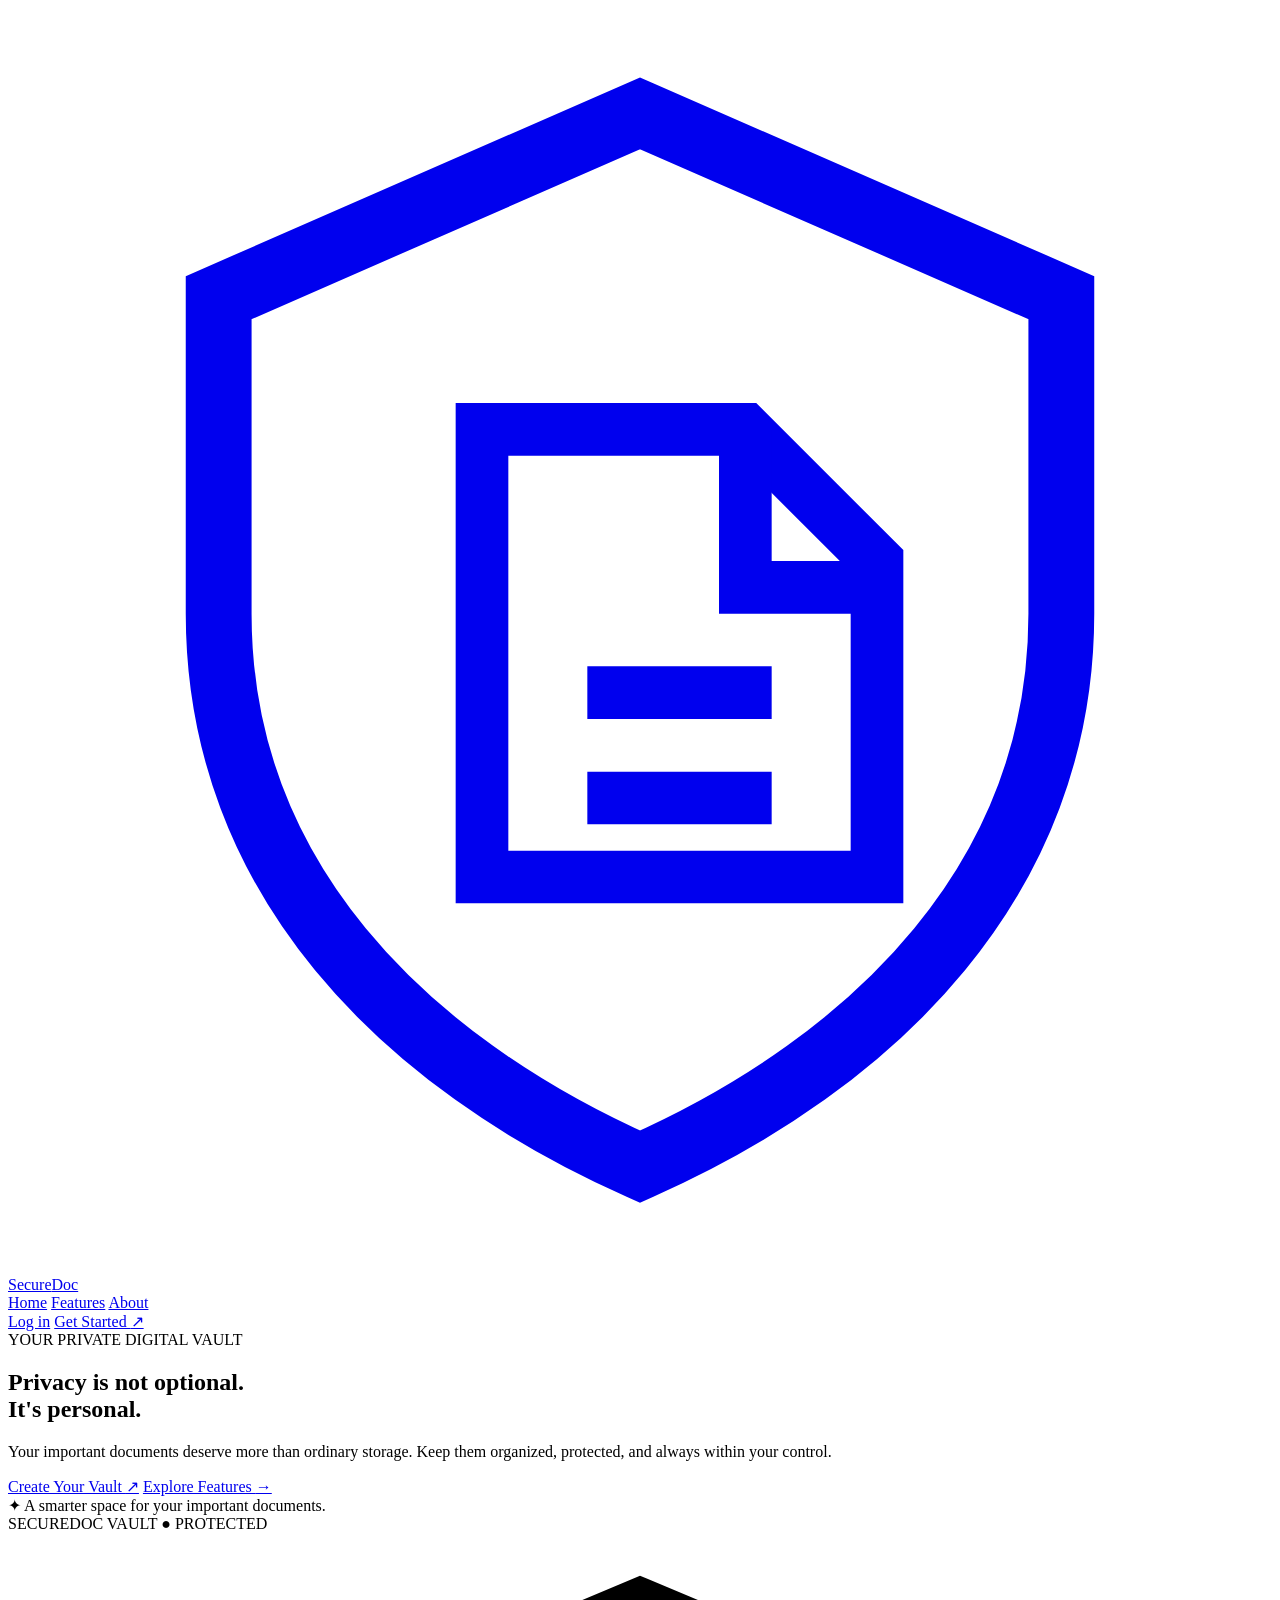
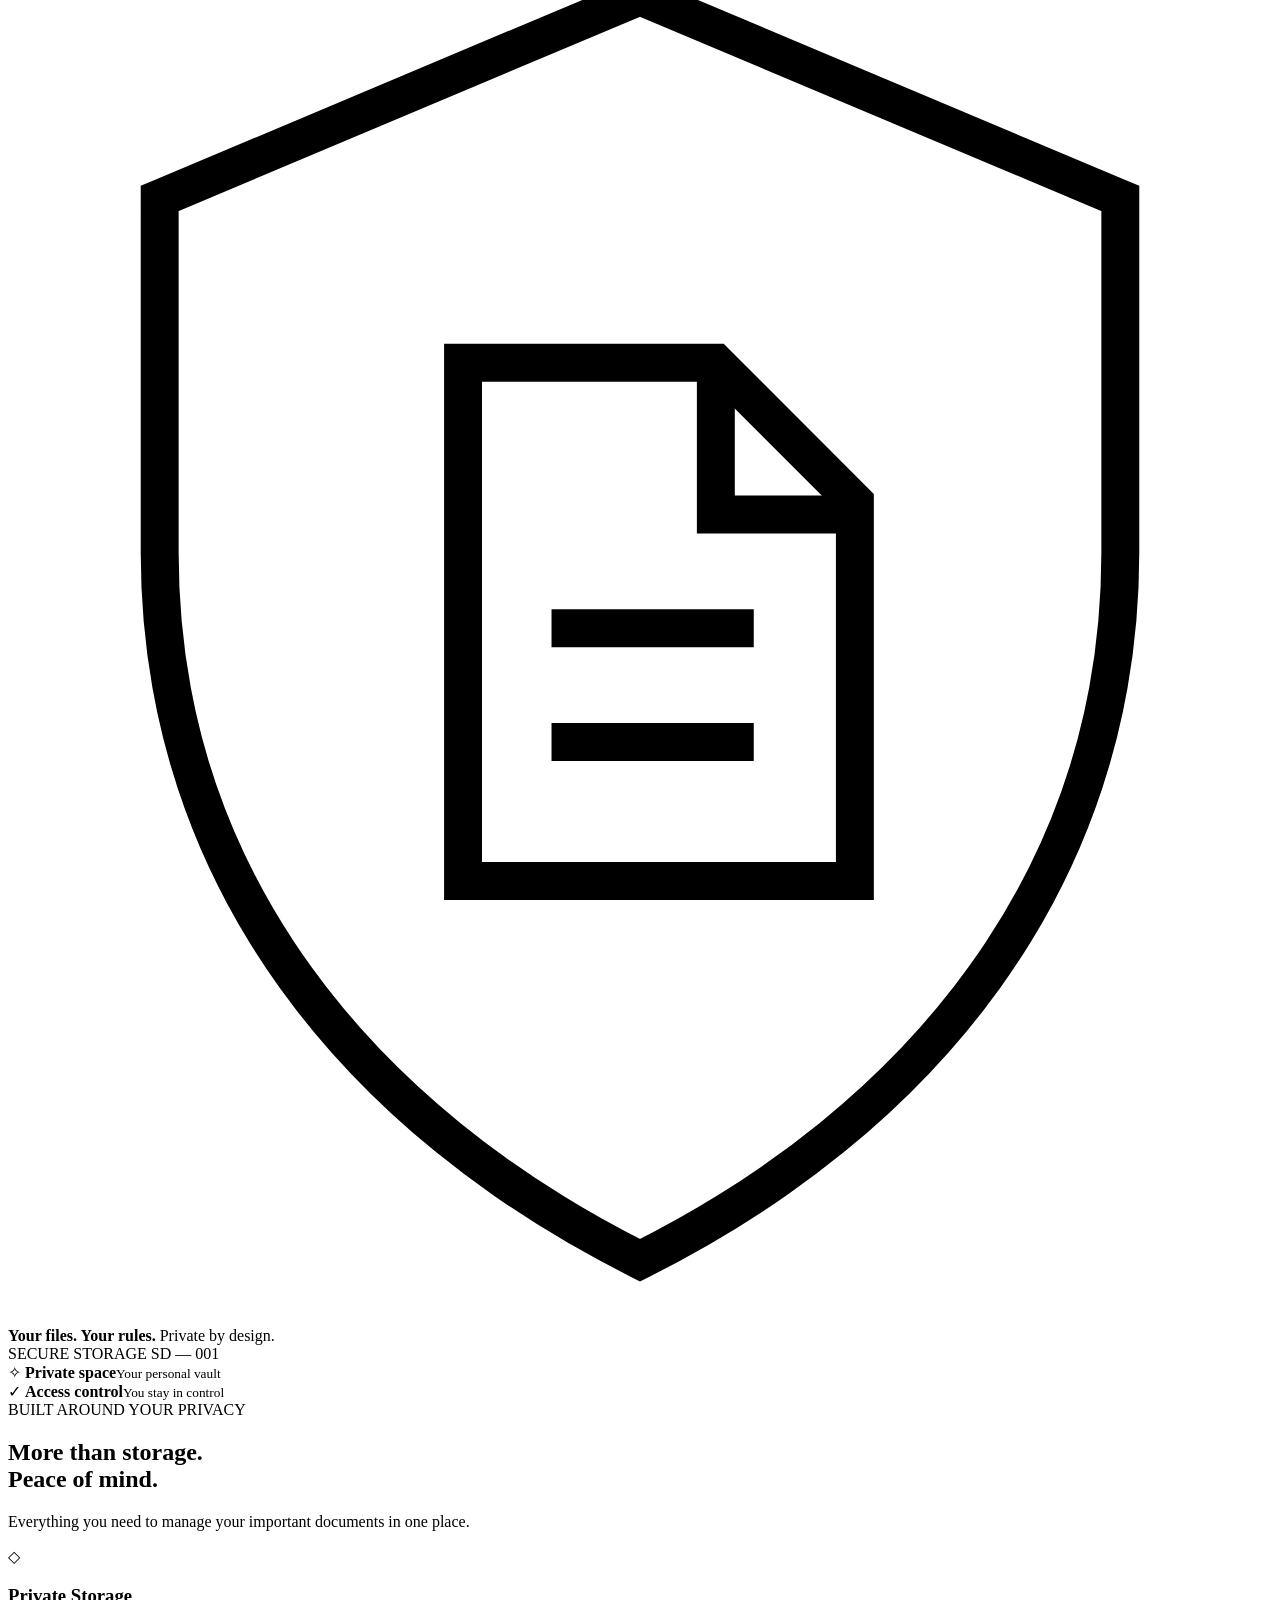
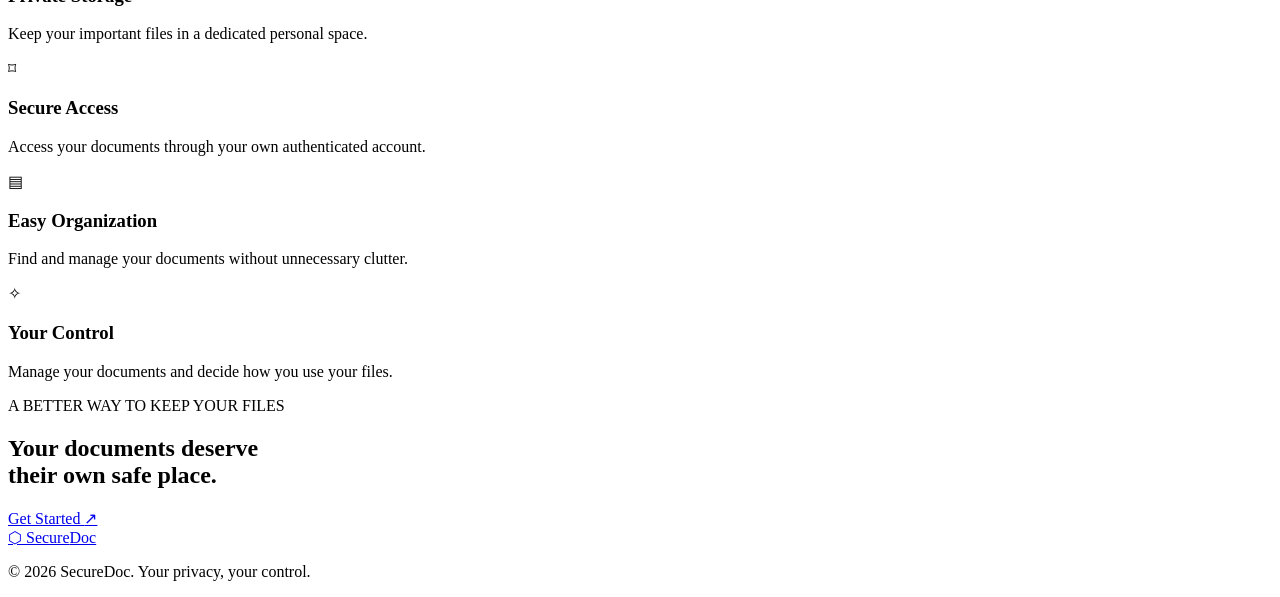
==== app/templates/index.html @ 8259e6bc "Implement secure authentication, document authorization and audit logging Authentication and Session" ====
﻿<!DOCTYPE html>
<html lang="en">
<head>
    <meta charset="UTF-8">
    <meta name="viewport" content="width=device-width, initial-scale=1.0">
    <meta name="description" content="SecureDoc - Your private digital document vault.">
    <title>SecureDoc | Your Private Digital Vault</title>
    <link rel="stylesheet" href="/static/css/style.css">
</head>
<body>

    <header class="navbar">
        <a href="/" class="brand">
            <span class="brand-icon">
                <svg viewBox="0 0 48 48" fill="none">
                    <path d="M24 4L40 11V23C40 33 33 40 24 44C15 40 8 33 8 23V11L24 4Z"
                          stroke="currentColor" stroke-width="2.5"/>
                    <path d="M18 16H28L33 21V33H18V16Z"
                          stroke="currentColor" stroke-width="2"/>
                    <path d="M28 16V22H33M22 26H29M22 30H29"
                          stroke="currentColor" stroke-width="2"/>
                </svg>
            </span>
            <span>Secure<span class="brand-light">Doc</span></span>
        </a>

        <nav class="nav-links">
            <a href="#home">Home</a>
            <a href="#features">Features</a>
            <a href="#about">About</a>
        </nav>

        <div class="nav-actions">
            <a href="/login" class="login-link">Log in</a>
            <a href="/register" class="button button-small">Get Started <span>↗</span></a>
        </div>
    </header>

    <main>
        <section class="hero" id="home">
            <div class="hero-content">
                <div class="eyebrow">
                    <span class="status-dot"></span>
                    YOUR PRIVATE DIGITAL VAULT
                </div>

                <h1>Privacy is not optional.<br>
                    <span>It's personal.</span>
                </h1>

                <p class="hero-description">
                    Your important documents deserve more than ordinary storage.
                    Keep them organized, protected, and always within your control.
                </p>

                <div class="hero-actions">
                    <a href="/register" class="button">Create Your Vault <span>↗</span></a>
                    <a href="#features" class="text-button">Explore Features <span>→</span></a>
                </div>

                <div class="trust-note">
                    <span class="trust-icon">✦</span>
                    A smarter space for your important documents.
                </div>
            </div>

            <div class="hero-visual">
                <div class="visual-glow"></div>

                <div class="orbit orbit-one"></div>
                <div class="orbit orbit-two"></div>

                <div class="vault-card">
                    <div class="vault-top">
                        <span class="vault-label">SECUREDOC VAULT</span>
                        <span class="vault-status">● PROTECTED</span>
                    </div>

                    <div class="vault-symbol">
                        <div class="vault-shield">
                            <svg viewBox="0 0 100 110" fill="none">
                                <path d="M50 5L88 21V49C88 75 72 94 50 105C28 94 12 75 12 49V21L50 5Z"
                                      stroke="currentColor" stroke-width="3"/>
                                <path d="M36 34H56L67 45V75H36V34Z"
                                      stroke="currentColor" stroke-width="3"/>
                                <path d="M56 34V46H67M43 55H59M43 64H59"
                                      stroke="currentColor" stroke-width="3"/>
                            </svg>
                        </div>
                    </div>

                    <div class="vault-caption">
                        <strong>Your files. Your rules.</strong>
                        <span>Private by design.</span>
                    </div>

                    <div class="vault-bottom">
                        <span>SECURE STORAGE</span>
                        <span>SD — 001</span>
                    </div>
                </div>

                <div class="floating-note note-one">
                    <span class="note-icon">✧</span>
                    <span><strong>Private space</strong><small>Your personal vault</small></span>
                </div>

                <div class="floating-note note-two">
                    <span class="note-icon">✓</span>
                    <span><strong>Access control</strong><small>You stay in control</small></span>
                </div>
            </div>
        </section>

        <section class="features" id="features">
            <div class="section-heading">
                <span class="eyebrow">BUILT AROUND YOUR PRIVACY</span>
                <h2>More than storage.<br><span>Peace of mind.</span></h2>
                <p>Everything you need to manage your important documents in one place.</p>
            </div>

            <div class="feature-grid">
                <article class="feature-card">
                    <div class="feature-icon">◇</div>
                    <h3>Private Storage</h3>
                    <p>Keep your important files in a dedicated personal space.</p>
                </article>

                <article class="feature-card">
                    <div class="feature-icon">⌑</div>
                    <h3>Secure Access</h3>
                    <p>Access your documents through your own authenticated account.</p>
                </article>

                <article class="feature-card">
                    <div class="feature-icon">▤</div>
                    <h3>Easy Organization</h3>
                    <p>Find and manage your documents without unnecessary clutter.</p>
                </article>

                <article class="feature-card">
                    <div class="feature-icon">✧</div>
                    <h3>Your Control</h3>
                    <p>Manage your documents and decide how you use your files.</p>
                </article>
            </div>
        </section>

        <section class="final-cta" id="about">
            <span class="eyebrow">A BETTER WAY TO KEEP YOUR FILES</span>
            <h2>Your documents deserve<br>their own <span>safe place.</span></h2>
            <a href="/register" class="button">Get Started <span>↗</span></a>
        </section>
    </main>

    <footer class="footer">
        <a href="/" class="brand">
            <span class="brand-icon">⬡</span>
            <span>Secure<span class="brand-light">Doc</span></span>
        </a>
        <p>© 2026 SecureDoc. Your privacy, your control.</p>
    </footer>

</body>
</html>
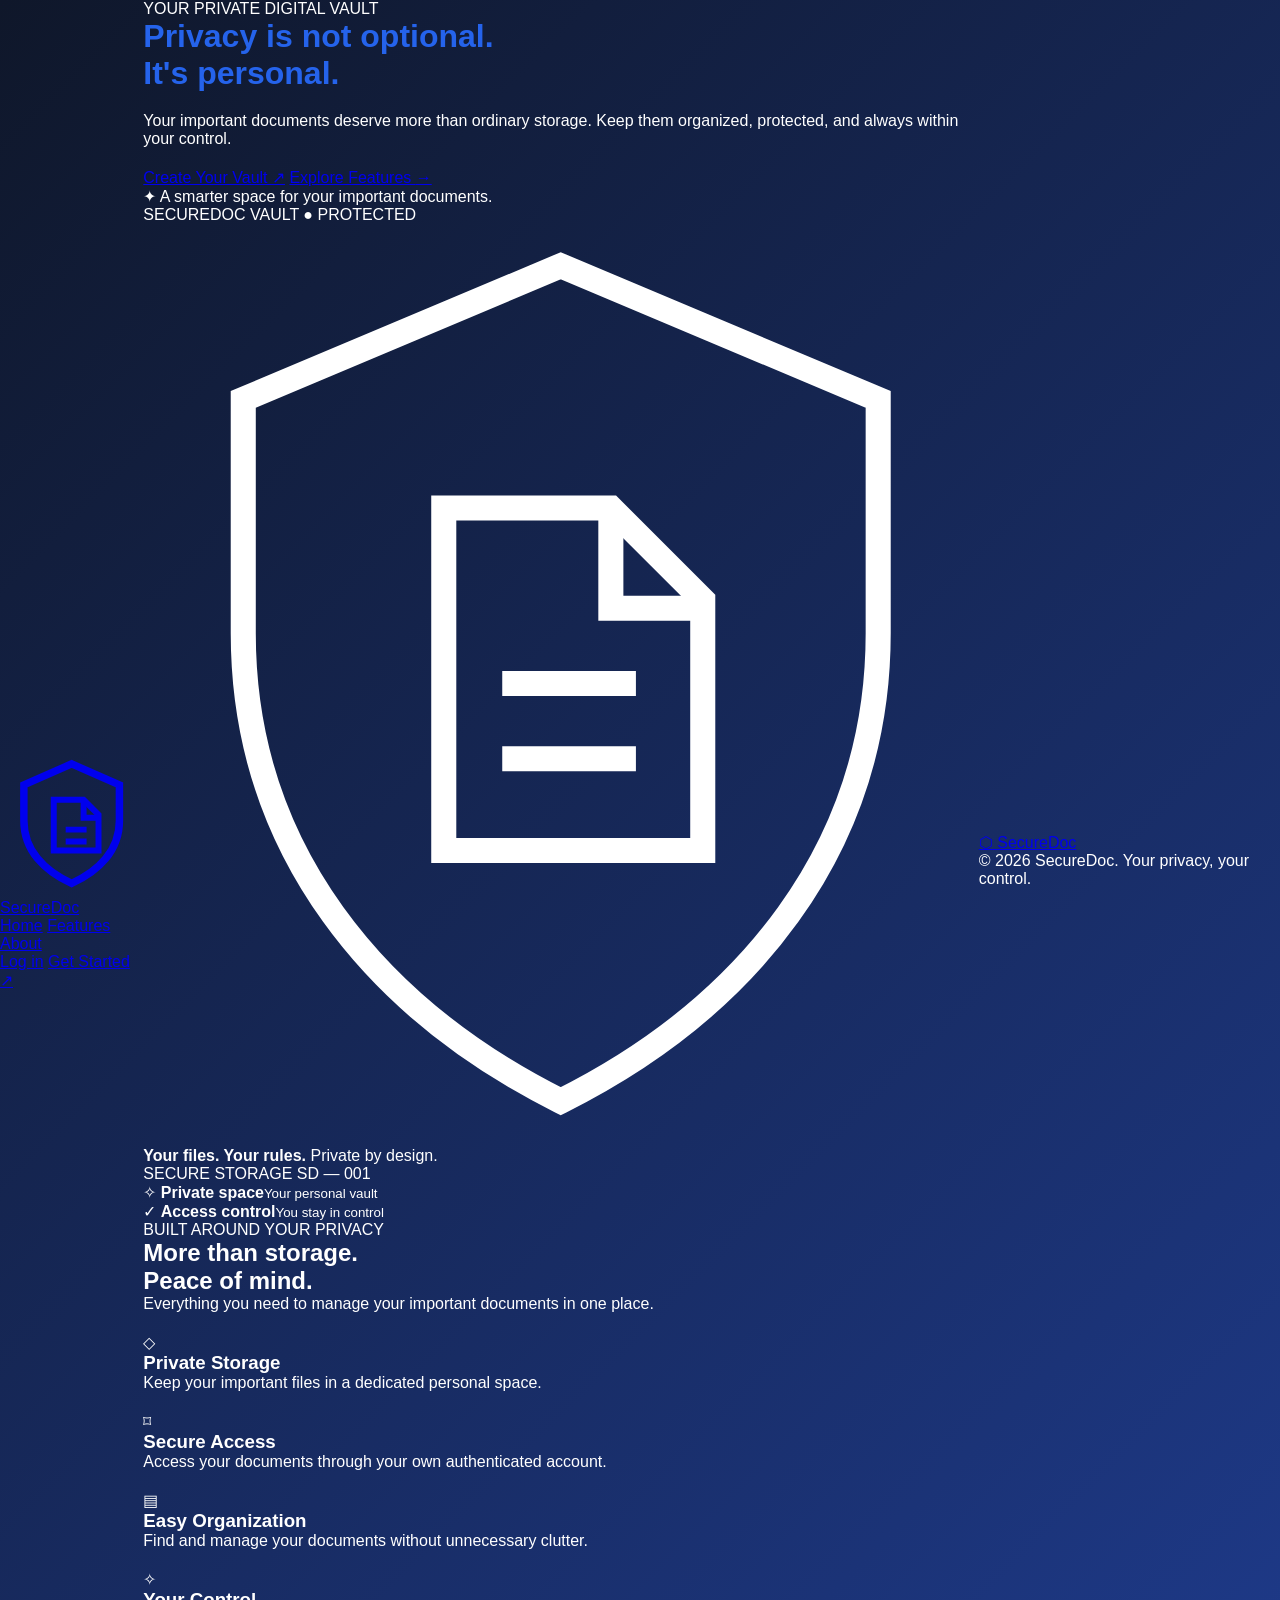
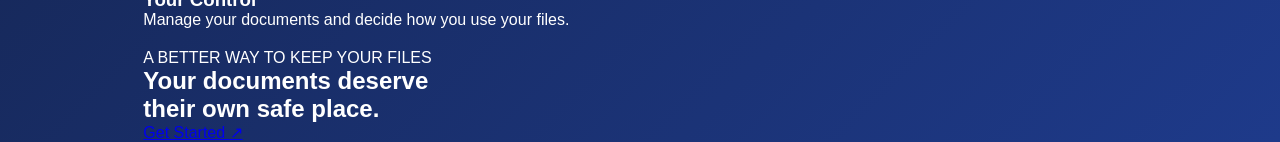
==== commit f7ea4cd6: "feat: complete SecureDoc security and document management features" ====
--- a/app/templates/index.html
+++ b/app/templates/index.html
@@ -1,4 +1,4 @@
-﻿<!DOCTYPE html>
+<!DOCTYPE html>
 <html lang="en">
 <head>
     <meta charset="UTF-8">
@@ -6,7 +6,7 @@
     <meta name="description" content="SecureDoc - Your private digital document vault.">
     <title>SecureDoc | Your Private Digital Vault</title>
     <link rel="stylesheet" href="/static/css/style.css">
-</head>
+<script src="/static/js/csrf.js"></script></head>
 <body>
 
     <header class="navbar">
--- a/static/css/style.css
+++ b/static/css/style.css
@@ -0,0 +1,57 @@
+/* SecureDoc Global Styles */
+
+* {
+    margin: 0;
+    padding: 0;
+    box-sizing: border-box;
+}
+
+body {
+    font-family: 'Segoe UI', sans-serif;
+    background: linear-gradient(135deg, #0f172a, #1e3a8a);
+    min-height: 100vh;
+    display: flex;
+    justify-content: center;
+    align-items: center;
+    color: #ffffff;
+}
+
+.container {
+    background: #ffffff;
+    color: #1e293b;
+    width: 90%;
+    max-width: 500px;
+    padding: 40px;
+    border-radius: 16px;
+    text-align: center;
+    box-shadow: 0 15px 40px rgba(0, 0, 0, 0.3);
+}
+
+h1 {
+    color: #2563eb;
+    margin-bottom: 20px;
+    font-size: 32px;
+}
+
+p {
+    margin-bottom: 20px;
+    font-size: 16px;
+}
+
+button, .btn {
+    display: inline-block;
+    background: #2563eb;
+    color: white;
+    padding: 12px 28px;
+    border: none;
+    border-radius: 8px;
+    text-decoration: none;
+    cursor: pointer;
+    font-size: 16px;
+    transition: 0.3s;
+}
+
+button:hover, .btn:hover {
+    background: #1d4ed8;
+    transform: translateY(-2px);
+}
